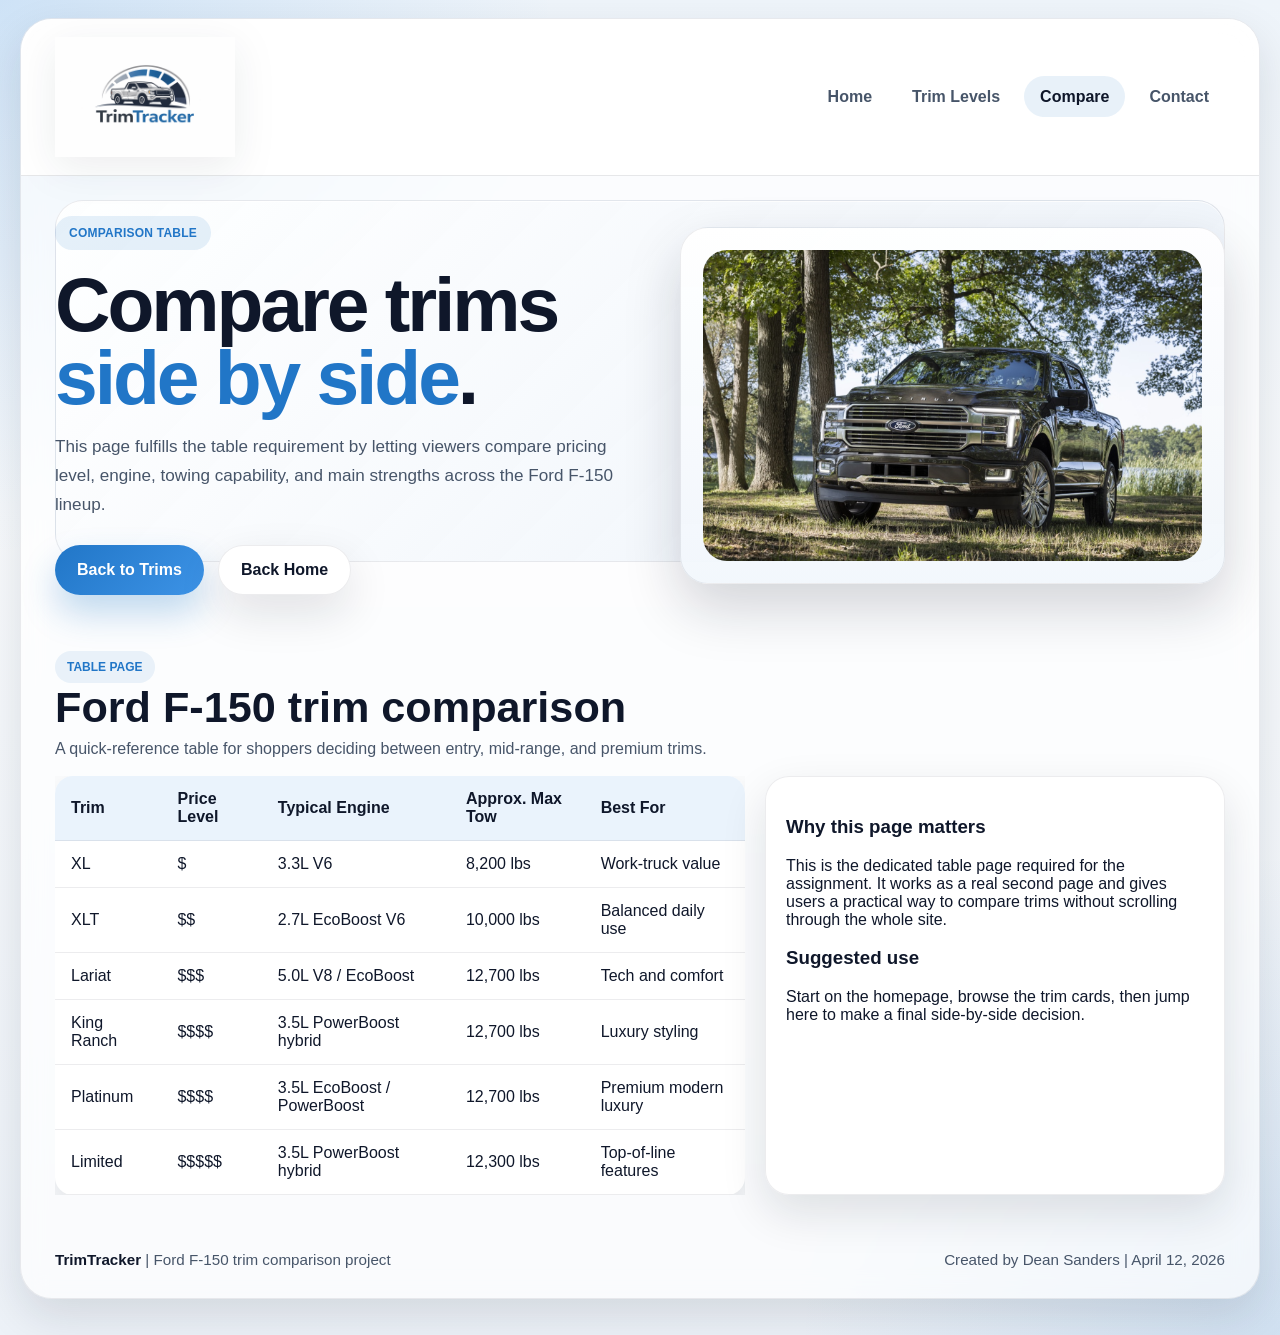
==== compare.html @ ed12be9a "Add files via upload" ====
<!DOCTYPE html>
<html lang="en">
<head>
  <meta charset="UTF-8" />
  <meta name="viewport" content="width=device-width, initial-scale=1.0" />
  <title>TrimTracker | Compare</title>
  <link rel="stylesheet" href="styles.css" />
</head>
<body>

<div class="page-shell">
  <header class="navbar">
    <a href="index.html" class="brand" aria-label="TrimTracker home">
      <img src="images/logo.png" alt="TrimTracker logo">
    </a>
    <button class="mobile-toggle" id="mobileToggle" aria-label="Open menu">☰</button>
    <ul class="nav-links" id="navLinks">
      <li><a href="index.html" class="">Home</a></li>
<li><a href="trims.html" class="">Trim Levels</a></li>
<li><a href="compare.html" class="active">Compare</a></li>
<li><a href="contact.html" class="">Contact</a></li>
    </ul>
  </header>

  <section class="hero small">
    <div class="hero-copy">
      <span class="eyebrow">Comparison table</span>
      <h1>Compare trims <span>side by side</span>.</h1>
      <p>This page fulfills the table requirement by letting viewers compare pricing level, engine, towing capability, and main strengths across the Ford F-150 lineup.</p>
      <div class="hero-actions">
        <a class="btn btn-primary" href="trims.html">Back to Trims</a>
        <a class="btn btn-secondary" href="index.html">Back Home</a>
      </div>
    </div>
    <div class="hero-visual">
      <div class="visual-card">
        <img src="images/platinum.jpg" alt="Ford F-150 Platinum" />
      </div>
    </div>
  </section>

  <section class="section">
    <div class="section-header">
      <div class="section-title">
        <span class="badge">Table page</span>
        <h2>Ford F-150 trim comparison</h2>
        <p>A quick-reference table for shoppers deciding between entry, mid-range, and premium trims.</p>
      </div>
    </div>
    <div class="compare-wrap">
      <div class="table-wrap">
        <table>
          <thead>
            <tr>
              <th>Trim</th>
              <th>Price Level</th>
              <th>Typical Engine</th>
              <th>Approx. Max Tow</th>
              <th>Best For</th>
            </tr>
          </thead>
          <tbody>
            <tr><td>XL</td><td>$</td><td>3.3L V6</td><td>8,200 lbs</td><td>Work-truck value</td></tr>
            <tr><td>XLT</td><td>$$</td><td>2.7L EcoBoost V6</td><td>10,000 lbs</td><td>Balanced daily use</td></tr>
            <tr><td>Lariat</td><td>$$$</td><td>5.0L V8 / EcoBoost</td><td>12,700 lbs</td><td>Tech and comfort</td></tr>
            <tr><td>King Ranch</td><td>$$$$</td><td>3.5L PowerBoost hybrid</td><td>12,700 lbs</td><td>Luxury styling</td></tr>
            <tr><td>Platinum</td><td>$$$$</td><td>3.5L EcoBoost / PowerBoost</td><td>12,700 lbs</td><td>Premium modern luxury</td></tr>
            <tr><td>Limited</td><td>$$$$$</td><td>3.5L PowerBoost hybrid</td><td>12,300 lbs</td><td>Top-of-line features</td></tr>
          </tbody>
        </table>
      </div>
      <aside class="compare-note">
        <h3>Why this page matters</h3>
        <p>This is the dedicated table page required for the assignment. It works as a real second page and gives users a practical way to compare trims without scrolling through the whole site.</p>
        <h3>Suggested use</h3>
        <p>Start on the homepage, browse the trim cards, then jump here to make a final side-by-side decision.</p>
      </aside>
    </div>
  </section>

  <footer class="footer">
    <div><strong>TrimTracker</strong> | Ford F-150 trim comparison project</div>
    <div>Created by Dean Sanders | April 12, 2026</div>
  </footer>
</div>
<script src="script.js"></script>

</body>
</html>
---- styles.css ----
:root{
  --navy:#0f172a;
  --blue:#2176c7;
  --blue2:#3d93e6;
  --slate:#475569;
  --light:#f8fafc;
  --card:rgba(255,255,255,.92);
  --line:rgba(15,23,42,.1);
  --shadow:0 18px 45px rgba(15,23,42,.12);
  --shadow-strong:0 24px 55px rgba(15,23,42,.18);
  --radius-xl:28px;
  --radius-lg:20px;
  --radius-md:14px;
  --max:1240px;
}
*{box-sizing:border-box}
html{scroll-behavior:smooth}
body{
  margin:0;
  font-family:Inter,Arial,Helvetica,sans-serif;
  color:var(--navy);
  background:
    radial-gradient(circle at top left, rgba(61,147,230,.18), transparent 30%),
    radial-gradient(circle at bottom right, rgba(33,118,199,.14), transparent 26%),
    linear-gradient(180deg, #eef4fa 0%, #f8fafc 38%, #edf2f8 100%);
}
img{max-width:100%;display:block}
a{text-decoration:none;color:inherit}
.page-shell{
  width:min(calc(100% - 32px), var(--max));
  margin:18px auto 36px;
  border:1px solid rgba(15, 23, 42, 0.08);
  background:rgba(255,255,255,0.68);
  backdrop-filter:blur(12px);
  border-radius:32px;
  box-shadow:var(--shadow);
  overflow:hidden;
}
.navbar{
  position:sticky;top:0;z-index:1000;
  display:flex;align-items:center;justify-content:space-between;gap:18px;
  padding:18px 34px;background:rgba(255,255,255,0.92);
  border-bottom:1px solid var(--line);backdrop-filter:blur(14px);
}
.brand{display:flex;align-items:center;gap:14px;min-width:0}
.brand img{width:180px;height:auto;filter:drop-shadow(0 10px 20px rgba(15,23,42,.08))}
.nav-links{display:flex;align-items:center;gap:8px;list-style:none;padding:0;margin:0}
.nav-links a{padding:12px 16px;border-radius:999px;font-weight:600;color:var(--slate);transition:.25s ease}
.nav-links a:hover,.nav-links a.active{color:var(--navy);background:rgba(33,118,199,.1);transform:translateY(-2px)}
.mobile-toggle{display:none;border:0;background:var(--navy);color:#fff;width:48px;height:48px;border-radius:14px;cursor:pointer;box-shadow:var(--shadow)}
.hero{
  position:relative;display:grid;grid-template-columns:1.1fr 1fr;gap:26px;align-items:center;
  padding:40px 34px 28px;
}
.hero::before{
  content:"";position:absolute;inset:24px 34px auto 34px;height:520px;border-radius:var(--radius-xl);
  background:linear-gradient(135deg, rgba(255,255,255,.88), rgba(232,240,249,.8));
  border:1px solid rgba(15,23,42,.08);box-shadow:inset 0 1px 0 rgba(255,255,255,.8);z-index:0;
}
.hero.small::before{height:360px}
.hero-copy,.hero-visual{position:relative;z-index:1}
.eyebrow{
  display:inline-flex;align-items:center;gap:10px;padding:10px 14px;border-radius:999px;
  background:rgba(33,118,199,.11);color:var(--blue);font-weight:700;letter-spacing:.02em;
  text-transform:uppercase;font-size:12px;margin-bottom:18px;
}
.hero h1{font-size:clamp(2.6rem, 6vw, 5rem);line-height:.95;margin:0 0 18px;letter-spacing:-.04em}
.hero h1 span{color:var(--blue)}
.hero p{max-width:590px;font-size:1.07rem;line-height:1.7;color:var(--slate);margin:0 0 26px}
.hero-actions{display:flex;flex-wrap:wrap;gap:14px}
.btn{
  display:inline-flex;align-items:center;justify-content:center;gap:10px;border:0;border-radius:999px;
  padding:15px 22px;font-weight:700;cursor:pointer;transition:.25s ease
}
.btn-primary{background:linear-gradient(135deg, var(--blue), var(--blue2));color:white;box-shadow:0 18px 34px rgba(33,118,199,.28)}
.btn-secondary{background:white;color:var(--navy);border:1px solid rgba(15,23,42,.08);box-shadow:var(--shadow)}
.btn:hover{transform:translateY(-3px);box-shadow:var(--shadow-strong)}
.hero-stats{display:grid;grid-template-columns:repeat(3,minmax(110px,1fr));gap:14px;max-width:660px;margin-top:28px}
.stat{background:rgba(255,255,255,.84);border:1px solid rgba(15,23,42,.07);border-radius:18px;padding:18px;box-shadow:var(--shadow)}
.stat strong{display:block;font-size:1.35rem;margin-bottom:6px}
.stat span{color:var(--slate);font-size:.95rem}
.visual-card{
  background:linear-gradient(180deg, rgba(255,255,255,.96), rgba(242,247,252,.95));
  border-radius:var(--radius-xl);padding:22px;border:1px solid rgba(15,23,42,.08);box-shadow:var(--shadow-strong)
}
.visual-card img{border-radius:24px;aspect-ratio:16/10;object-fit:cover}
.section{padding:28px 34px 34px}
.section-header{display:flex;align-items:end;justify-content:space-between;gap:14px;margin-bottom:18px;flex-wrap:wrap}
.section-title h2{margin:0;font-size:clamp(1.8rem,4vw,2.7rem)}
.section-title p{margin:8px 0 0;color:var(--slate)}
.badge{display:inline-flex;padding:9px 12px;border-radius:999px;background:rgba(33,118,199,.09);color:var(--blue);font-weight:700;font-size:12px;text-transform:uppercase}
.card-grid{display:grid;grid-template-columns:repeat(3,1fr);gap:18px}
.card{
  background:var(--card);border:1px solid rgba(15,23,42,.08);border-radius:24px;overflow:hidden;box-shadow:var(--shadow)
}
.card img{width:100%;height:210px;object-fit:cover}
.card-content{padding:18px}
.card h3{margin:0 0 10px;font-size:1.3rem}
.card p{margin:0 0 14px;color:var(--slate);line-height:1.6}
.spec-list{display:grid;gap:8px;color:var(--slate);font-size:.96rem}
.compare-wrap{display:grid;grid-template-columns:1.2fr .8fr;gap:20px}
.compare-note,.info-panel{background:var(--card);border:1px solid rgba(15,23,42,.08);border-radius:24px;padding:20px;box-shadow:var(--shadow)}
.table-wrap{overflow-x:auto}
table{width:100%;border-collapse:collapse;background:white;border-radius:18px;overflow:hidden;box-shadow:var(--shadow)}
th,td{padding:14px 16px;text-align:left;border-bottom:1px solid rgba(15,23,42,.08)}
th{background:#eaf3fc}
tr:hover td{background:#f8fbfe}
.footer{
  display:flex;align-items:center;justify-content:space-between;gap:12px;flex-wrap:wrap;
  padding:22px 34px 30px;color:var(--slate);font-size:.95rem
}
.footer strong{color:var(--navy)}
@media (max-width:980px){
  .hero,.compare-wrap,.card-grid{grid-template-columns:1fr}
}
@media (max-width:760px){
  .page-shell{width:min(calc(100% - 18px), var(--max));margin:10px auto 20px}
  .navbar,.hero,.section,.footer{padding-left:18px;padding-right:18px}
  .hero::before{inset:14px 18px auto 18px;height:460px}
  .mobile-toggle{display:inline-flex;align-items:center;justify-content:center}
  .nav-links{
    display:none;position:absolute;top:82px;left:18px;right:18px;flex-direction:column;align-items:stretch;
    background:white;padding:12px;border-radius:18px;border:1px solid var(--line);box-shadow:var(--shadow)
  }
  .nav-links.show{display:flex}
  .nav-links li{width:100%}
  .nav-links a{display:block}
  .hero-stats{grid-template-columns:1fr}
  .card-grid{grid-template-columns:1fr}
}
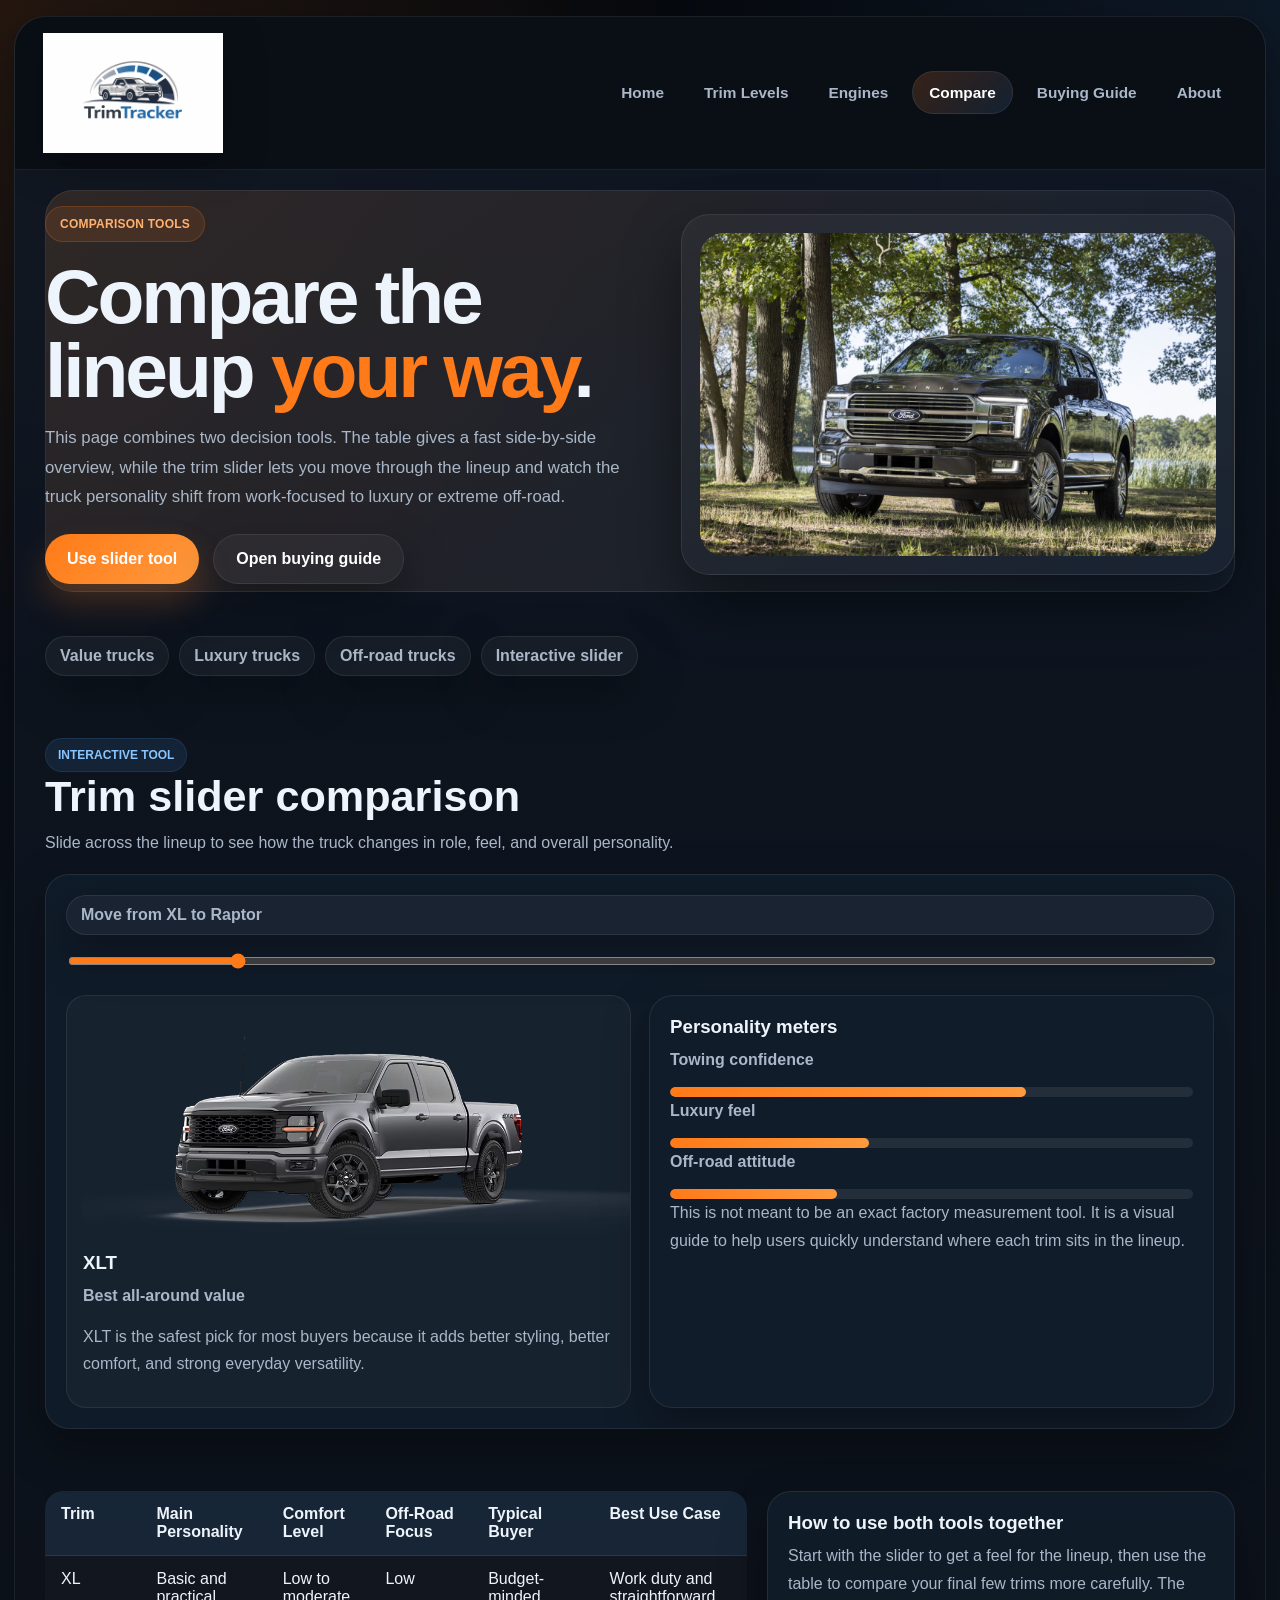
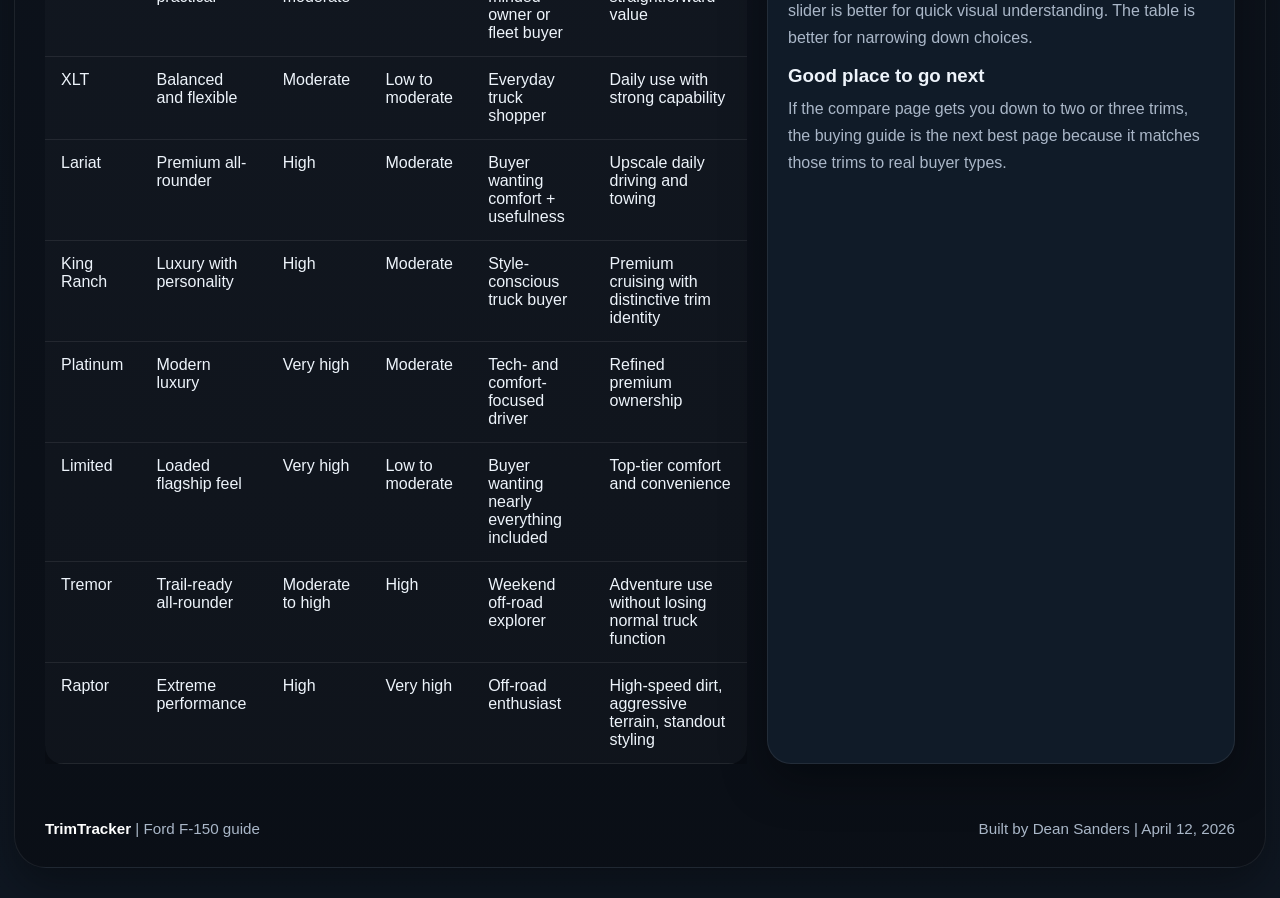
==== commit c369a9aa: "Add files via upload" ====
--- a/compare.html
+++ b/compare.html
@@ -7,83 +7,120 @@
   <link rel="stylesheet" href="styles.css" />
 </head>
 <body>
-
 <div class="page-shell">
   <header class="navbar">
-    <a href="index.html" class="brand" aria-label="TrimTracker home">
-      <img src="images/logo.png" alt="TrimTracker logo">
-    </a>
+    <a href="index.html" class="brand" aria-label="TrimTracker home"><img src="images/logo.png" alt="TrimTracker logo"></a>
     <button class="mobile-toggle" id="mobileToggle" aria-label="Open menu">☰</button>
     <ul class="nav-links" id="navLinks">
-      <li><a href="index.html" class="">Home</a></li>
-<li><a href="trims.html" class="">Trim Levels</a></li>
-<li><a href="compare.html" class="active">Compare</a></li>
-<li><a href="contact.html" class="">Contact</a></li>
+      <li><a href="index.html">Home</a></li>
+      <li><a href="trims.html">Trim Levels</a></li>
+      <li><a href="engines.html">Engines</a></li>
+      <li><a href="compare.html" class="active">Compare</a></li>
+      <li><a href="guide.html">Buying Guide</a></li>
+      <li><a href="contact.html">About</a></li>
     </ul>
   </header>
 
   <section class="hero small">
     <div class="hero-copy">
-      <span class="eyebrow">Comparison table</span>
-      <h1>Compare trims <span>side by side</span>.</h1>
-      <p>This page fulfills the table requirement by letting viewers compare pricing level, engine, towing capability, and main strengths across the Ford F-150 lineup.</p>
+      <span class="eyebrow">Comparison tools</span>
+      <h1>Compare the lineup <span>your way</span>.</h1>
+      <p>This page combines two decision tools. The table gives a fast side-by-side overview, while the trim slider lets you move through the lineup and watch the truck personality shift from work-focused to luxury or extreme off-road.</p>
       <div class="hero-actions">
-        <a class="btn btn-primary" href="trims.html">Back to Trims</a>
-        <a class="btn btn-secondary" href="index.html">Back Home</a>
+        <a class="btn btn-primary" href="#sliderTool">Use slider tool</a>
+        <a class="btn btn-secondary" href="guide.html">Open buying guide</a>
       </div>
     </div>
     <div class="hero-visual">
-      <div class="visual-card">
-        <img src="images/platinum.jpg" alt="Ford F-150 Platinum" />
+      <div class="visual-card"><img src="images/platinum.jpg" alt="Ford F-150 Platinum"></div>
+    </div>
+  </section>
+
+  <section class="section">
+    <div class="pill-row">
+      <div class="pill">Value trucks</div>
+      <div class="pill">Luxury trucks</div>
+      <div class="pill">Off-road trucks</div>
+      <div class="pill">Interactive slider</div>
+    </div>
+  </section>
+
+  <section class="section" id="sliderTool">
+    <div class="section-header">
+      <div class="section-title">
+        <span class="badge">Interactive tool</span>
+        <h2>Trim slider comparison</h2>
+        <p>Slide across the lineup to see how the truck changes in role, feel, and overall personality.</p>
+      </div>
+    </div>
+    <div class="slider-panel">
+      <div class="slider-shell">
+        <div class="slider-label">Move from XL to Raptor</div>
+        <input type="range" min="0" max="7" value="1" id="trimSlider">
+        <div class="compare-slider-output">
+          <div class="truck-focus">
+            <img id="sliderTrimImage" src="images/xlt.jpg" alt="Selected truck">
+            <div class="copy">
+              <h3 id="sliderTrimName">XLT</h3>
+              <p><strong id="sliderTrimRole">Best all-around value</strong></p>
+              <p id="sliderTrimDesc">XLT is the safest pick for most buyers because it adds better styling, better comfort, and strong everyday versatility.</p>
+            </div>
+          </div>
+          <div class="tool-panel">
+            <h3>Personality meters</h3>
+            <p><strong>Towing confidence</strong></p>
+            <div class="meter"><span id="towMeter" style="width:68%"></span></div>
+            <p><strong>Luxury feel</strong></p>
+            <div class="meter"><span id="luxuryMeter" style="width:38%"></span></div>
+            <p><strong>Off-road attitude</strong></p>
+            <div class="meter"><span id="offroadMeter" style="width:32%"></span></div>
+            <p>This is not meant to be an exact factory measurement tool. It is a visual guide to help users quickly understand where each trim sits in the lineup.</p>
+          </div>
+        </div>
       </div>
     </div>
   </section>
 
   <section class="section">
-    <div class="section-header">
-      <div class="section-title">
-        <span class="badge">Table page</span>
-        <h2>Ford F-150 trim comparison</h2>
-        <p>A quick-reference table for shoppers deciding between entry, mid-range, and premium trims.</p>
-      </div>
-    </div>
     <div class="compare-wrap">
       <div class="table-wrap">
         <table>
           <thead>
             <tr>
               <th>Trim</th>
-              <th>Price Level</th>
-              <th>Typical Engine</th>
-              <th>Approx. Max Tow</th>
-              <th>Best For</th>
+              <th>Main Personality</th>
+              <th>Comfort Level</th>
+              <th>Off-Road Focus</th>
+              <th>Typical Buyer</th>
+              <th>Best Use Case</th>
             </tr>
           </thead>
           <tbody>
-            <tr><td>XL</td><td>$</td><td>3.3L V6</td><td>8,200 lbs</td><td>Work-truck value</td></tr>
-            <tr><td>XLT</td><td>$$</td><td>2.7L EcoBoost V6</td><td>10,000 lbs</td><td>Balanced daily use</td></tr>
-            <tr><td>Lariat</td><td>$$$</td><td>5.0L V8 / EcoBoost</td><td>12,700 lbs</td><td>Tech and comfort</td></tr>
-            <tr><td>King Ranch</td><td>$$$$</td><td>3.5L PowerBoost hybrid</td><td>12,700 lbs</td><td>Luxury styling</td></tr>
-            <tr><td>Platinum</td><td>$$$$</td><td>3.5L EcoBoost / PowerBoost</td><td>12,700 lbs</td><td>Premium modern luxury</td></tr>
-            <tr><td>Limited</td><td>$$$$$</td><td>3.5L PowerBoost hybrid</td><td>12,300 lbs</td><td>Top-of-line features</td></tr>
+            <tr><td>XL</td><td>Basic and practical</td><td>Low to moderate</td><td>Low</td><td>Budget-minded owner or fleet buyer</td><td>Work duty and straightforward value</td></tr>
+            <tr><td>XLT</td><td>Balanced and flexible</td><td>Moderate</td><td>Low to moderate</td><td>Everyday truck shopper</td><td>Daily use with strong capability</td></tr>
+            <tr><td>Lariat</td><td>Premium all-rounder</td><td>High</td><td>Moderate</td><td>Buyer wanting comfort + usefulness</td><td>Upscale daily driving and towing</td></tr>
+            <tr><td>King Ranch</td><td>Luxury with personality</td><td>High</td><td>Moderate</td><td>Style-conscious truck buyer</td><td>Premium cruising with distinctive trim identity</td></tr>
+            <tr><td>Platinum</td><td>Modern luxury</td><td>Very high</td><td>Moderate</td><td>Tech- and comfort-focused driver</td><td>Refined premium ownership</td></tr>
+            <tr><td>Limited</td><td>Loaded flagship feel</td><td>Very high</td><td>Low to moderate</td><td>Buyer wanting nearly everything included</td><td>Top-tier comfort and convenience</td></tr>
+            <tr><td>Tremor</td><td>Trail-ready all-rounder</td><td>Moderate to high</td><td>High</td><td>Weekend off-road explorer</td><td>Adventure use without losing normal truck function</td></tr>
+            <tr><td>Raptor</td><td>Extreme performance</td><td>High</td><td>Very high</td><td>Off-road enthusiast</td><td>High-speed dirt, aggressive terrain, standout styling</td></tr>
           </tbody>
         </table>
       </div>
       <aside class="compare-note">
-        <h3>Why this page matters</h3>
-        <p>This is the dedicated table page required for the assignment. It works as a real second page and gives users a practical way to compare trims without scrolling through the whole site.</p>
-        <h3>Suggested use</h3>
-        <p>Start on the homepage, browse the trim cards, then jump here to make a final side-by-side decision.</p>
+        <h3>How to use both tools together</h3>
+        <p>Start with the slider to get a feel for the lineup, then use the table to compare your final few trims more carefully. The slider is better for quick visual understanding. The table is better for narrowing down choices.</p>
+        <h3>Good place to go next</h3>
+        <p>If the compare page gets you down to two or three trims, the buying guide is the next best page because it matches those trims to real buyer types.</p>
       </aside>
     </div>
   </section>
 
   <footer class="footer">
-    <div><strong>TrimTracker</strong> | Ford F-150 trim comparison project</div>
-    <div>Created by Dean Sanders | April 12, 2026</div>
+    <div><strong>TrimTracker</strong> | Ford F-150 guide</div>
+    <div>Built by Dean Sanders | April 12, 2026</div>
   </footer>
 </div>
 <script src="script.js"></script>
-
 </body>
-</html>
+</html>
--- a/styles.css
+++ b/styles.css
@@ -1,37 +1,40 @@
-
 :root{
-  --navy:#0f172a;
-  --blue:#2176c7;
-  --blue2:#3d93e6;
-  --slate:#475569;
-  --light:#f8fafc;
-  --card:rgba(255,255,255,.92);
-  --line:rgba(15,23,42,.1);
-  --shadow:0 18px 45px rgba(15,23,42,.12);
-  --shadow-strong:0 24px 55px rgba(15,23,42,.18);
+  --bg:#0a0f16;
+  --bg2:#111927;
+  --panel:#121d2b;
+  --panel2:#182536;
+  --card:rgba(18,29,43,.92);
+  --line:rgba(255,255,255,.08);
+  --text:#eef4fb;
+  --muted:#aab7c8;
+  --orange:#ff7a18;
+  --orange2:#ff9a3d;
+  --blue:#4fa4ff;
+  --shadow:0 18px 45px rgba(0,0,0,.35);
+  --shadow-strong:0 26px 60px rgba(0,0,0,.45);
   --radius-xl:28px;
   --radius-lg:20px;
   --radius-md:14px;
-  --max:1240px;
+  --max:1280px;
 }
 *{box-sizing:border-box}
 html{scroll-behavior:smooth}
 body{
   margin:0;
   font-family:Inter,Arial,Helvetica,sans-serif;
-  color:var(--navy);
+  color:var(--text);
   background:
-    radial-gradient(circle at top left, rgba(61,147,230,.18), transparent 30%),
-    radial-gradient(circle at bottom right, rgba(33,118,199,.14), transparent 26%),
-    linear-gradient(180deg, #eef4fa 0%, #f8fafc 38%, #edf2f8 100%);
+    radial-gradient(circle at top left, rgba(255,122,24,.12), transparent 24%),
+    radial-gradient(circle at top right, rgba(79,164,255,.10), transparent 22%),
+    linear-gradient(180deg, #06090e 0%, #0c121b 40%, #0f1722 100%);
 }
 img{max-width:100%;display:block}
 a{text-decoration:none;color:inherit}
 .page-shell{
-  width:min(calc(100% - 32px), var(--max));
-  margin:18px auto 36px;
-  border:1px solid rgba(15, 23, 42, 0.08);
-  background:rgba(255,255,255,0.68);
+  width:min(calc(100% - 28px), var(--max));
+  margin:16px auto 30px;
+  border:1px solid rgba(255,255,255,.07);
+  background:linear-gradient(180deg, rgba(16,24,36,.88), rgba(10,15,22,.92));
   backdrop-filter:blur(12px);
   border-radius:32px;
   box-shadow:var(--shadow);
@@ -40,92 +43,142 @@
 .navbar{
   position:sticky;top:0;z-index:1000;
   display:flex;align-items:center;justify-content:space-between;gap:18px;
-  padding:18px 34px;background:rgba(255,255,255,0.92);
+  padding:16px 28px;background:rgba(10,15,22,.9);
   border-bottom:1px solid var(--line);backdrop-filter:blur(14px);
 }
-.brand{display:flex;align-items:center;gap:14px;min-width:0}
-.brand img{width:180px;height:auto;filter:drop-shadow(0 10px 20px rgba(15,23,42,.08))}
-.nav-links{display:flex;align-items:center;gap:8px;list-style:none;padding:0;margin:0}
-.nav-links a{padding:12px 16px;border-radius:999px;font-weight:600;color:var(--slate);transition:.25s ease}
-.nav-links a:hover,.nav-links a.active{color:var(--navy);background:rgba(33,118,199,.1);transform:translateY(-2px)}
-.mobile-toggle{display:none;border:0;background:var(--navy);color:#fff;width:48px;height:48px;border-radius:14px;cursor:pointer;box-shadow:var(--shadow)}
+.brand img{width:180px;height:auto;filter:drop-shadow(0 10px 20px rgba(0,0,0,.3))}
+.nav-links{
+  display:flex;align-items:center;gap:8px;list-style:none;padding:0;margin:0;flex-wrap:wrap;justify-content:flex-end;
+}
+.nav-links a{
+  padding:12px 16px;border-radius:999px;font-weight:700;color:var(--muted);transition:.25s ease;font-size:.96rem;
+}
+.nav-links a:hover,.nav-links a.active{
+  color:#fff;background:linear-gradient(135deg, rgba(255,122,24,.18), rgba(79,164,255,.12));
+  border:1px solid rgba(255,255,255,.08);transform:translateY(-2px)
+}
+.mobile-toggle{
+  display:none;border:0;background:linear-gradient(135deg,var(--orange),var(--orange2));color:#fff;
+  width:48px;height:48px;border-radius:14px;cursor:pointer;box-shadow:var(--shadow)
+}
 .hero{
-  position:relative;display:grid;grid-template-columns:1.1fr 1fr;gap:26px;align-items:center;
-  padding:40px 34px 28px;
+  position:relative;display:grid;grid-template-columns:1.1fr 1fr;gap:26px;align-items:center;padding:36px 30px 24px;
 }
 .hero::before{
-  content:"";position:absolute;inset:24px 34px auto 34px;height:520px;border-radius:var(--radius-xl);
-  background:linear-gradient(135deg, rgba(255,255,255,.88), rgba(232,240,249,.8));
-  border:1px solid rgba(15,23,42,.08);box-shadow:inset 0 1px 0 rgba(255,255,255,.8);z-index:0;
+  content:"";position:absolute;inset:20px 30px auto 30px;height:540px;border-radius:var(--radius-xl);
+  background:
+    linear-gradient(135deg, rgba(255,255,255,.03), rgba(255,255,255,.01)),
+    linear-gradient(135deg, rgba(255,122,24,.10), rgba(79,164,255,.06));
+  border:1px solid rgba(255,255,255,.08);z-index:0;
 }
-.hero.small::before{height:360px}
+.hero.small::before{height:400px}
 .hero-copy,.hero-visual{position:relative;z-index:1}
 .eyebrow{
   display:inline-flex;align-items:center;gap:10px;padding:10px 14px;border-radius:999px;
-  background:rgba(33,118,199,.11);color:var(--blue);font-weight:700;letter-spacing:.02em;
-  text-transform:uppercase;font-size:12px;margin-bottom:18px;
+  background:rgba(255,122,24,.12);color:#ffb170;font-weight:700;letter-spacing:.02em;
+  text-transform:uppercase;font-size:12px;margin-bottom:18px;border:1px solid rgba(255,122,24,.2)
 }
-.hero h1{font-size:clamp(2.6rem, 6vw, 5rem);line-height:.95;margin:0 0 18px;letter-spacing:-.04em}
-.hero h1 span{color:var(--blue)}
-.hero p{max-width:590px;font-size:1.07rem;line-height:1.7;color:var(--slate);margin:0 0 26px}
+.hero h1{font-size:clamp(2.5rem, 6vw, 4.9rem);line-height:.96;margin:0 0 16px;letter-spacing:-.04em}
+.hero h1 span{color:var(--orange)}
+.hero p{max-width:650px;font-size:1.05rem;line-height:1.75;color:var(--muted);margin:0 0 22px}
 .hero-actions{display:flex;flex-wrap:wrap;gap:14px}
 .btn{
   display:inline-flex;align-items:center;justify-content:center;gap:10px;border:0;border-radius:999px;
   padding:15px 22px;font-weight:700;cursor:pointer;transition:.25s ease
 }
-.btn-primary{background:linear-gradient(135deg, var(--blue), var(--blue2));color:white;box-shadow:0 18px 34px rgba(33,118,199,.28)}
-.btn-secondary{background:white;color:var(--navy);border:1px solid rgba(15,23,42,.08);box-shadow:var(--shadow)}
+.btn-primary{background:linear-gradient(135deg, var(--orange), var(--orange2));color:white;box-shadow:0 18px 34px rgba(255,122,24,.22)}
+.btn-secondary{background:rgba(255,255,255,.04);color:#fff;border:1px solid rgba(255,255,255,.08);box-shadow:var(--shadow)}
 .btn:hover{transform:translateY(-3px);box-shadow:var(--shadow-strong)}
-.hero-stats{display:grid;grid-template-columns:repeat(3,minmax(110px,1fr));gap:14px;max-width:660px;margin-top:28px}
-.stat{background:rgba(255,255,255,.84);border:1px solid rgba(15,23,42,.07);border-radius:18px;padding:18px;box-shadow:var(--shadow)}
-.stat strong{display:block;font-size:1.35rem;margin-bottom:6px}
-.stat span{color:var(--slate);font-size:.95rem}
+.hero-stats{display:grid;grid-template-columns:repeat(3,minmax(110px,1fr));gap:14px;max-width:700px;margin-top:28px}
+.stat,.mini-card{
+  background:rgba(255,255,255,.03);border:1px solid rgba(255,255,255,.08);border-radius:18px;padding:18px;box-shadow:var(--shadow)
+}
+.stat strong{display:block;font-size:1.35rem;margin-bottom:6px;color:#fff}
+.stat span,.mini-card span{color:var(--muted);font-size:.95rem}
 .visual-card{
-  background:linear-gradient(180deg, rgba(255,255,255,.96), rgba(242,247,252,.95));
-  border-radius:var(--radius-xl);padding:22px;border:1px solid rgba(15,23,42,.08);box-shadow:var(--shadow-strong)
+  background:linear-gradient(180deg, rgba(255,255,255,.04), rgba(255,255,255,.02));
+  border-radius:var(--radius-xl);padding:18px;border:1px solid rgba(255,255,255,.08);box-shadow:var(--shadow-strong)
 }
-.visual-card img{border-radius:24px;aspect-ratio:16/10;object-fit:cover}
-.section{padding:28px 34px 34px}
+.visual-card img{border-radius:24px;aspect-ratio:16/10;object-fit:cover;width:100%}
+.section{padding:28px 30px 34px}
 .section-header{display:flex;align-items:end;justify-content:space-between;gap:14px;margin-bottom:18px;flex-wrap:wrap}
 .section-title h2{margin:0;font-size:clamp(1.8rem,4vw,2.7rem)}
-.section-title p{margin:8px 0 0;color:var(--slate)}
-.badge{display:inline-flex;padding:9px 12px;border-radius:999px;background:rgba(33,118,199,.09);color:var(--blue);font-weight:700;font-size:12px;text-transform:uppercase}
+.section-title p{margin:8px 0 0;color:var(--muted);line-height:1.7}
+.badge{
+  display:inline-flex;padding:9px 12px;border-radius:999px;background:rgba(79,164,255,.10);color:#89c5ff;
+  font-weight:700;font-size:12px;text-transform:uppercase;border:1px solid rgba(79,164,255,.14)
+}
 .card-grid{display:grid;grid-template-columns:repeat(3,1fr);gap:18px}
-.card{
-  background:var(--card);border:1px solid rgba(15,23,42,.08);border-radius:24px;overflow:hidden;box-shadow:var(--shadow)
+.card,.compare-note,.info-panel,.feature-panel,.slider-panel,.tool-panel{
+  background:var(--card);border:1px solid rgba(255,255,255,.08);border-radius:24px;overflow:hidden;box-shadow:var(--shadow)
 }
 .card img{width:100%;height:210px;object-fit:cover}
 .card-content{padding:18px}
 .card h3{margin:0 0 10px;font-size:1.3rem}
-.card p{margin:0 0 14px;color:var(--slate);line-height:1.6}
-.spec-list{display:grid;gap:8px;color:var(--slate);font-size:.96rem}
-.compare-wrap{display:grid;grid-template-columns:1.2fr .8fr;gap:20px}
-.compare-note,.info-panel{background:var(--card);border:1px solid rgba(15,23,42,.08);border-radius:24px;padding:20px;box-shadow:var(--shadow)}
+.card p,.feature-panel p,.compare-note p,.info-panel p,.slider-panel p,.tool-panel p{margin:0 0 14px;color:var(--muted);line-height:1.7}
+.spec-list{display:grid;gap:8px;color:var(--muted);font-size:.96rem}
+.compare-wrap,.two-col{display:grid;grid-template-columns:1.2fr .8fr;gap:20px}
+.compare-note,.info-panel,.feature-panel,.slider-panel,.tool-panel{padding:20px}
 .table-wrap{overflow-x:auto}
-table{width:100%;border-collapse:collapse;background:white;border-radius:18px;overflow:hidden;box-shadow:var(--shadow)}
-th,td{padding:14px 16px;text-align:left;border-bottom:1px solid rgba(15,23,42,.08)}
-th{background:#eaf3fc}
-tr:hover td{background:#f8fbfe}
+table{width:100%;border-collapse:collapse;background:rgba(255,255,255,.02);border-radius:18px;overflow:hidden;box-shadow:var(--shadow)}
+th,td{padding:14px 16px;text-align:left;border-bottom:1px solid rgba(255,255,255,.08);vertical-align:top}
+th{background:rgba(79,164,255,.10)}
+tr:hover td{background:rgba(255,255,255,.03)}
+.pill-row,.quick-links{display:flex;flex-wrap:wrap;gap:10px}
+.pill,.quick-links a,.slider-label{
+  padding:10px 14px;border-radius:999px;background:rgba(255,255,255,.04);border:1px solid rgba(255,255,255,.08);
+  font-weight:700;color:var(--muted);box-shadow:var(--shadow)
+}
+.split-grid{display:grid;grid-template-columns:repeat(2,1fr);gap:18px}
+.full-grid{display:grid;grid-template-columns:repeat(4,1fr);gap:18px}
+.callout{
+  padding:20px;border-radius:24px;background:linear-gradient(135deg, rgba(255,122,24,.12), rgba(79,164,255,.08));
+  border:1px solid rgba(255,255,255,.08);box-shadow:var(--shadow)
+}
+.timeline{display:grid;gap:14px}
+.timeline-item{
+  padding:18px;border-radius:20px;background:rgba(255,255,255,.03);border:1px solid rgba(255,255,255,.08);box-shadow:var(--shadow)
+}
+.timeline-item h3,.feature-panel h3,.compare-note h3,.info-panel h3,.slider-panel h3,.tool-panel h3{margin:0 0 8px}
+.timeline-item p{margin:0;color:var(--muted);line-height:1.7}
+.slider-shell{display:grid;gap:16px}
+input[type="range"]{
+  width:100%;accent-color:var(--orange);cursor:pointer;
+}
+.compare-slider-output{
+  display:grid;grid-template-columns:1fr 1fr;gap:18px;margin-top:8px;
+}
+.truck-focus{
+  border-radius:20px;overflow:hidden;border:1px solid rgba(255,255,255,.08);background:rgba(255,255,255,.03)
+}
+.truck-focus img{width:100%;height:240px;object-fit:cover}
+.truck-focus .copy{padding:16px}
+.meter{
+  height:10px;border-radius:999px;background:rgba(255,255,255,.08);overflow:hidden;margin-top:10px
+}
+.meter span{
+  display:block;height:100%;border-radius:999px;background:linear-gradient(90deg, var(--orange), var(--orange2))
+}
 .footer{
   display:flex;align-items:center;justify-content:space-between;gap:12px;flex-wrap:wrap;
-  padding:22px 34px 30px;color:var(--slate);font-size:.95rem
+  padding:22px 30px 30px;color:var(--muted);font-size:.95rem
 }
-.footer strong{color:var(--navy)}
+.footer strong{color:#fff}
+@media (max-width:1100px){ .full-grid{grid-template-columns:repeat(2,1fr)} }
 @media (max-width:980px){
-  .hero,.compare-wrap,.card-grid{grid-template-columns:1fr}
+  .hero,.compare-wrap,.card-grid,.split-grid,.two-col,.full-grid,.compare-slider-output{grid-template-columns:1fr}
 }
 @media (max-width:760px){
-  .page-shell{width:min(calc(100% - 18px), var(--max));margin:10px auto 20px}
-  .navbar,.hero,.section,.footer{padding-left:18px;padding-right:18px}
-  .hero::before{inset:14px 18px auto 18px;height:460px}
+  .page-shell{width:min(calc(100% - 16px), var(--max));margin:8px auto 20px}
+  .navbar,.hero,.section,.footer{padding-left:16px;padding-right:16px}
+  .hero::before{inset:14px 16px auto 16px;height:520px}
   .mobile-toggle{display:inline-flex;align-items:center;justify-content:center}
   .nav-links{
-    display:none;position:absolute;top:82px;left:18px;right:18px;flex-direction:column;align-items:stretch;
-    background:white;padding:12px;border-radius:18px;border:1px solid var(--line);box-shadow:var(--shadow)
+    display:none;position:absolute;top:82px;left:16px;right:16px;flex-direction:column;align-items:stretch;
+    background:#0e1621;padding:12px;border-radius:18px;border:1px solid var(--line);box-shadow:var(--shadow)
   }
   .nav-links.show{display:flex}
   .nav-links li{width:100%}
   .nav-links a{display:block}
-  .hero-stats{grid-template-columns:1fr}
-  .card-grid{grid-template-columns:1fr}
-}
+  .hero-stats,.card-grid,.full-grid{grid-template-columns:1fr}
+}
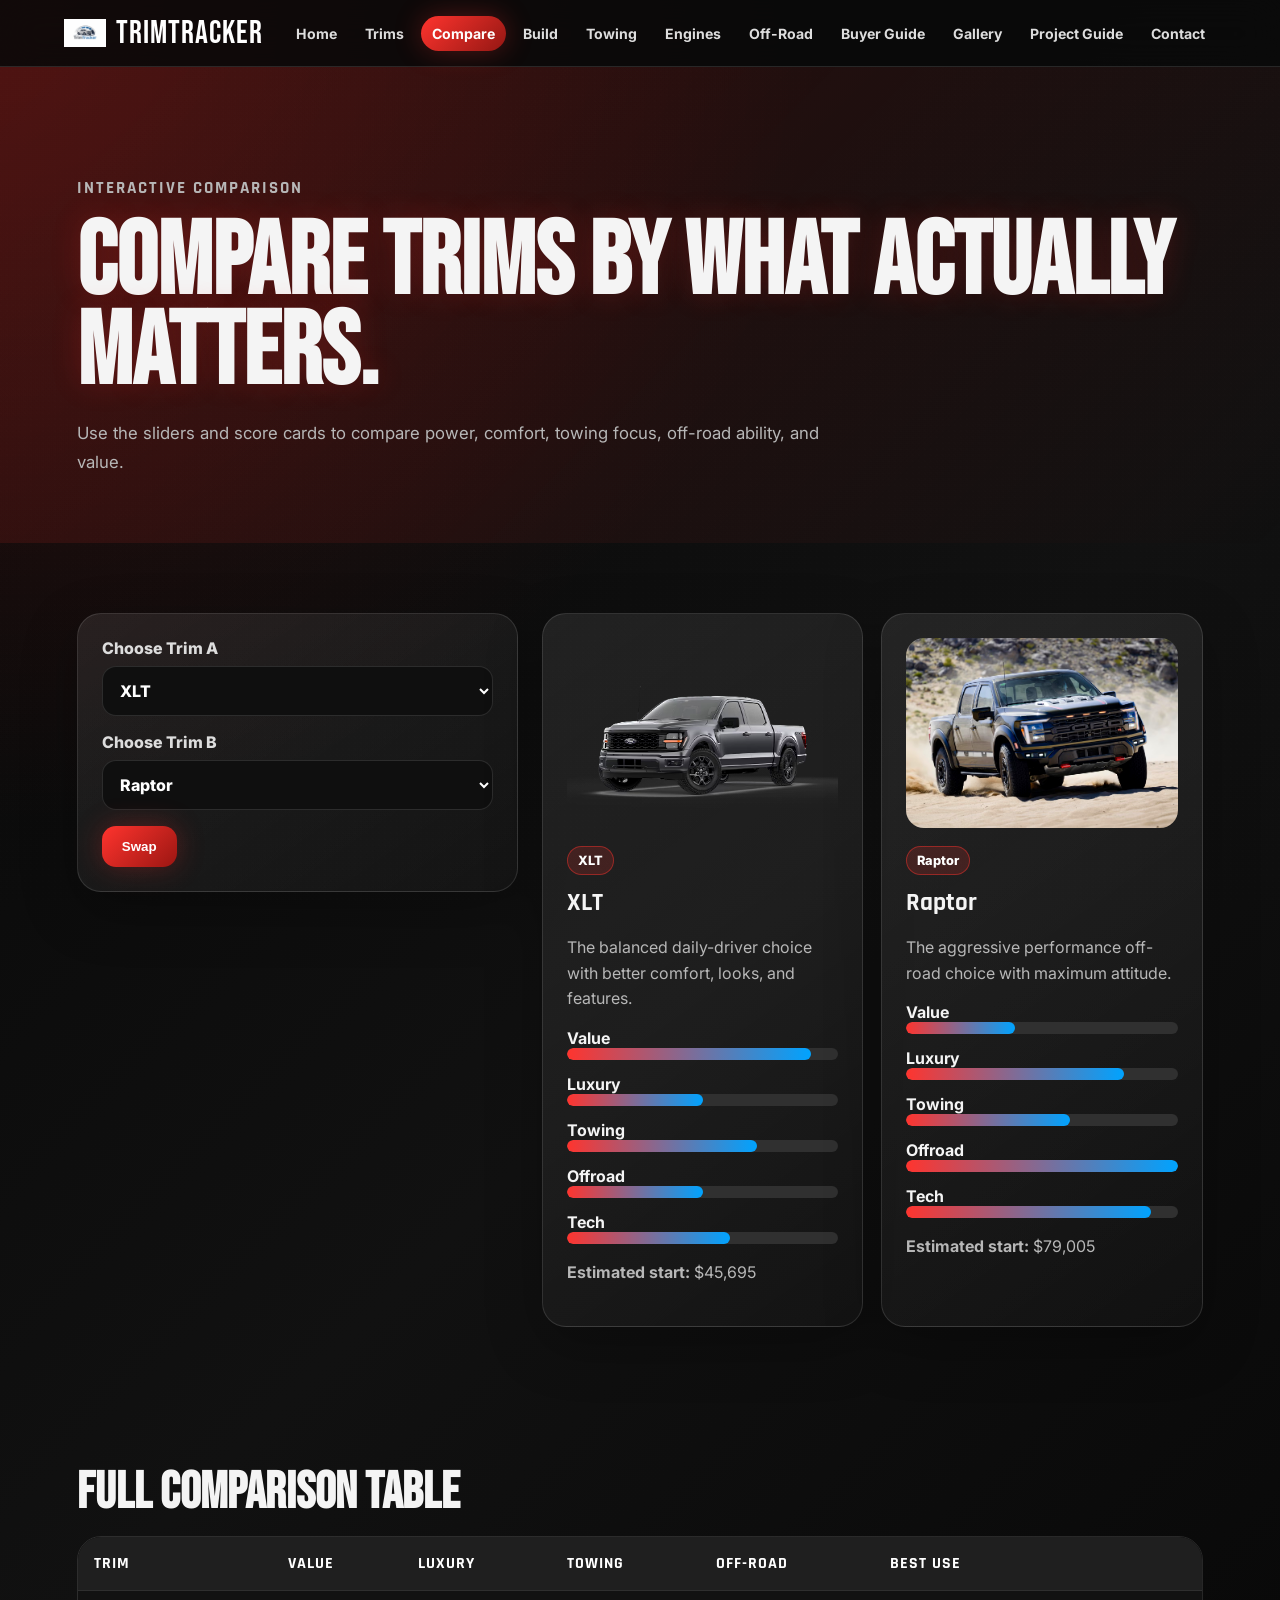
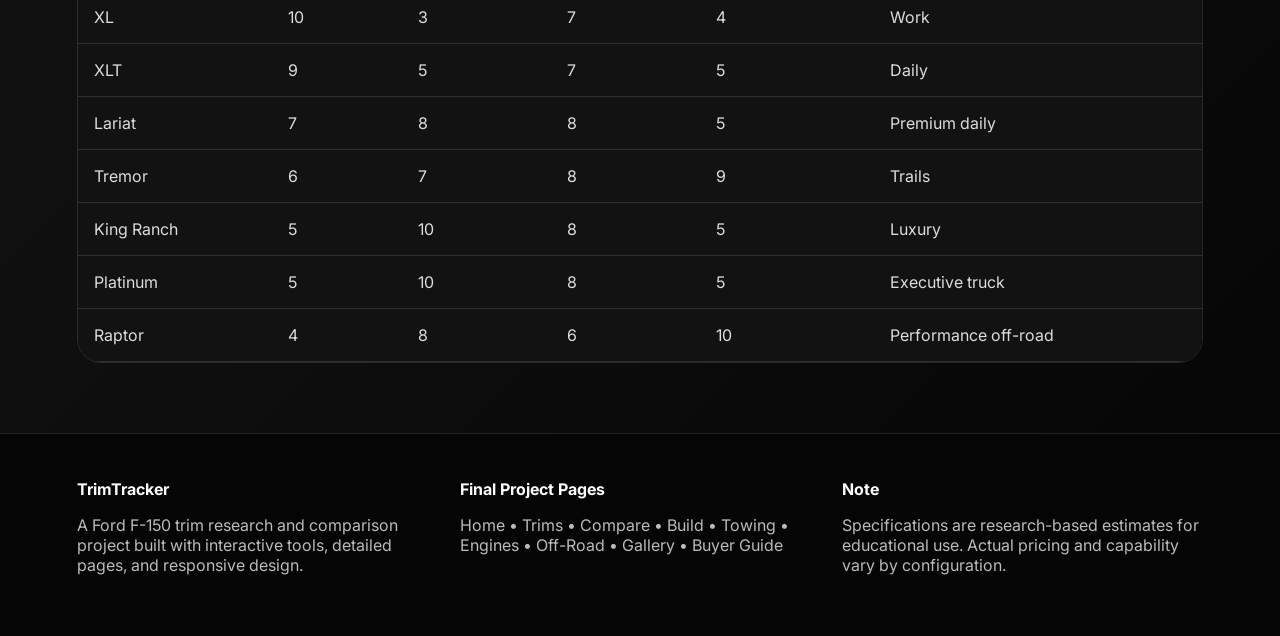
==== commit c1a19130: "Add files via upload" ====
--- a/compare.html
+++ b/compare.html
@@ -3,124 +3,25 @@
 <head>
   <meta charset="UTF-8" />
   <meta name="viewport" content="width=device-width, initial-scale=1.0" />
-  <title>TrimTracker | Compare</title>
+  <title>Compare Trims | TrimTracker</title>
+  <link rel="preconnect" href="https://fonts.googleapis.com">
+  <link rel="preconnect" href="https://fonts.gstatic.com" crossorigin>
+  <link href="https://fonts.googleapis.com/css2?family=Bebas+Neue&family=Inter:wght@400;600;700;800&family=Rajdhani:wght@500;600;700&display=swap" rel="stylesheet">
   <link rel="stylesheet" href="styles.css" />
 </head>
-<body>
-<div class="page-shell">
-  <header class="navbar">
-    <a href="index.html" class="brand" aria-label="TrimTracker home"><img src="images/logo.png" alt="TrimTracker logo"></a>
-    <button class="mobile-toggle" id="mobileToggle" aria-label="Open menu">☰</button>
-    <ul class="nav-links" id="navLinks">
-      <li><a href="index.html">Home</a></li>
-      <li><a href="trims.html">Trim Levels</a></li>
-      <li><a href="engines.html">Engines</a></li>
-      <li><a href="compare.html" class="active">Compare</a></li>
-      <li><a href="guide.html">Buying Guide</a></li>
-      <li><a href="contact.html">About</a></li>
-    </ul>
+<body data-page="compare.html">
+  <div class="noise"></div>
+  <header class="topbar">
+    <a href="index.html" class="brand"><img src="images/logo.png" alt="TrimTracker logo"><span>TrimTracker</span></a>
+    <button class="menu-toggle" aria-label="Open navigation">☰</button>
+    <nav class="site-nav"><a class="nav-link " href="index.html">Home</a><a class="nav-link " href="trims.html">Trims</a><a class="nav-link active" href="compare.html">Compare</a><a class="nav-link " href="build.html">Build</a><a class="nav-link " href="towing.html">Towing</a><a class="nav-link " href="engines.html">Engines</a><a class="nav-link " href="offroad.html">Off-Road</a><a class="nav-link " href="buyers-guide.html">Buyer Guide</a><a class="nav-link " href="gallery.html">Gallery</a><a class="nav-link " href="guide.html">Project Guide</a><a class="nav-link " href="contact.html">Contact</a></nav>
   </header>
-
-  <section class="hero small">
-    <div class="hero-copy">
-      <span class="eyebrow">Comparison tools</span>
-      <h1>Compare the lineup <span>your way</span>.</h1>
-      <p>This page combines two decision tools. The table gives a fast side-by-side overview, while the trim slider lets you move through the lineup and watch the truck personality shift from work-focused to luxury or extreme off-road.</p>
-      <div class="hero-actions">
-        <a class="btn btn-primary" href="#sliderTool">Use slider tool</a>
-        <a class="btn btn-secondary" href="guide.html">Open buying guide</a>
-      </div>
-    </div>
-    <div class="hero-visual">
-      <div class="visual-card"><img src="images/platinum.jpg" alt="Ford F-150 Platinum"></div>
-    </div>
-  </section>
-
-  <section class="section">
-    <div class="pill-row">
-      <div class="pill">Value trucks</div>
-      <div class="pill">Luxury trucks</div>
-      <div class="pill">Off-road trucks</div>
-      <div class="pill">Interactive slider</div>
-    </div>
-  </section>
-
-  <section class="section" id="sliderTool">
-    <div class="section-header">
-      <div class="section-title">
-        <span class="badge">Interactive tool</span>
-        <h2>Trim slider comparison</h2>
-        <p>Slide across the lineup to see how the truck changes in role, feel, and overall personality.</p>
-      </div>
-    </div>
-    <div class="slider-panel">
-      <div class="slider-shell">
-        <div class="slider-label">Move from XL to Raptor</div>
-        <input type="range" min="0" max="7" value="1" id="trimSlider">
-        <div class="compare-slider-output">
-          <div class="truck-focus">
-            <img id="sliderTrimImage" src="images/xlt.jpg" alt="Selected truck">
-            <div class="copy">
-              <h3 id="sliderTrimName">XLT</h3>
-              <p><strong id="sliderTrimRole">Best all-around value</strong></p>
-              <p id="sliderTrimDesc">XLT is the safest pick for most buyers because it adds better styling, better comfort, and strong everyday versatility.</p>
-            </div>
-          </div>
-          <div class="tool-panel">
-            <h3>Personality meters</h3>
-            <p><strong>Towing confidence</strong></p>
-            <div class="meter"><span id="towMeter" style="width:68%"></span></div>
-            <p><strong>Luxury feel</strong></p>
-            <div class="meter"><span id="luxuryMeter" style="width:38%"></span></div>
-            <p><strong>Off-road attitude</strong></p>
-            <div class="meter"><span id="offroadMeter" style="width:32%"></span></div>
-            <p>This is not meant to be an exact factory measurement tool. It is a visual guide to help users quickly understand where each trim sits in the lineup.</p>
-          </div>
-        </div>
-      </div>
-    </div>
-  </section>
-
-  <section class="section">
-    <div class="compare-wrap">
-      <div class="table-wrap">
-        <table>
-          <thead>
-            <tr>
-              <th>Trim</th>
-              <th>Main Personality</th>
-              <th>Comfort Level</th>
-              <th>Off-Road Focus</th>
-              <th>Typical Buyer</th>
-              <th>Best Use Case</th>
-            </tr>
-          </thead>
-          <tbody>
-            <tr><td>XL</td><td>Basic and practical</td><td>Low to moderate</td><td>Low</td><td>Budget-minded owner or fleet buyer</td><td>Work duty and straightforward value</td></tr>
-            <tr><td>XLT</td><td>Balanced and flexible</td><td>Moderate</td><td>Low to moderate</td><td>Everyday truck shopper</td><td>Daily use with strong capability</td></tr>
-            <tr><td>Lariat</td><td>Premium all-rounder</td><td>High</td><td>Moderate</td><td>Buyer wanting comfort + usefulness</td><td>Upscale daily driving and towing</td></tr>
-            <tr><td>King Ranch</td><td>Luxury with personality</td><td>High</td><td>Moderate</td><td>Style-conscious truck buyer</td><td>Premium cruising with distinctive trim identity</td></tr>
-            <tr><td>Platinum</td><td>Modern luxury</td><td>Very high</td><td>Moderate</td><td>Tech- and comfort-focused driver</td><td>Refined premium ownership</td></tr>
-            <tr><td>Limited</td><td>Loaded flagship feel</td><td>Very high</td><td>Low to moderate</td><td>Buyer wanting nearly everything included</td><td>Top-tier comfort and convenience</td></tr>
-            <tr><td>Tremor</td><td>Trail-ready all-rounder</td><td>Moderate to high</td><td>High</td><td>Weekend off-road explorer</td><td>Adventure use without losing normal truck function</td></tr>
-            <tr><td>Raptor</td><td>Extreme performance</td><td>High</td><td>Very high</td><td>Off-road enthusiast</td><td>High-speed dirt, aggressive terrain, standout styling</td></tr>
-          </tbody>
-        </table>
-      </div>
-      <aside class="compare-note">
-        <h3>How to use both tools together</h3>
-        <p>Start with the slider to get a feel for the lineup, then use the table to compare your final few trims more carefully. The slider is better for quick visual understanding. The table is better for narrowing down choices.</p>
-        <h3>Good place to go next</h3>
-        <p>If the compare page gets you down to two or three trims, the buying guide is the next best page because it matches those trims to real buyer types.</p>
-      </aside>
-    </div>
-  </section>
-
+  <main><section class="page-hero"><p class="eyebrow">Interactive Comparison</p><h1>Compare trims by what actually matters.</h1><p>Use the sliders and score cards to compare power, comfort, towing focus, off-road ability, and value.</p></section><section class="section compare-tool"><div class="control-card"><label>Choose Trim A<select id="trimA"></select></label><label>Choose Trim B<select id="trimB"></select></label><button class="btn primary" id="swapTrims">Swap</button></div><div id="compareOutput" class="compare-output"></div></section><section class="section"><h2>Full Comparison Table</h2><div class="table-wrap"><table><tr><th>Trim</th><th>Value</th><th>Luxury</th><th>Towing</th><th>Off-Road</th><th>Best Use</th></tr><tr><td>XL</td><td>10</td><td>3</td><td>7</td><td>4</td><td>Work</td></tr><tr><td>XLT</td><td>9</td><td>5</td><td>7</td><td>5</td><td>Daily</td></tr><tr><td>Lariat</td><td>7</td><td>8</td><td>8</td><td>5</td><td>Premium daily</td></tr><tr><td>Tremor</td><td>6</td><td>7</td><td>8</td><td>9</td><td>Trails</td></tr><tr><td>King Ranch</td><td>5</td><td>10</td><td>8</td><td>5</td><td>Luxury</td></tr><tr><td>Platinum</td><td>5</td><td>10</td><td>8</td><td>5</td><td>Executive truck</td></tr><tr><td>Raptor</td><td>4</td><td>8</td><td>6</td><td>10</td><td>Performance off-road</td></tr></table></div></section></main>
   <footer class="footer">
-    <div><strong>TrimTracker</strong> | Ford F-150 guide</div>
-    <div>Built by Dean Sanders | April 12, 2026</div>
+    <div><strong>TrimTracker</strong><p>A Ford F-150 trim research and comparison project built with interactive tools, detailed pages, and responsive design.</p></div>
+    <div><strong>Final Project Pages</strong><p>Home • Trims • Compare • Build • Towing • Engines • Off-Road • Gallery • Buyer Guide</p></div>
+    <div><strong>Note</strong><p>Specifications are research-based estimates for educational use. Actual pricing and capability vary by configuration.</p></div>
   </footer>
-</div>
-<script src="script.js"></script>
+  <script src="script.js"></script>
 </body>
 </html>
--- a/styles.css
+++ b/styles.css
@@ -1,184 +1,2 @@
-:root{
-  --bg:#0a0f16;
-  --bg2:#111927;
-  --panel:#121d2b;
-  --panel2:#182536;
-  --card:rgba(18,29,43,.92);
-  --line:rgba(255,255,255,.08);
-  --text:#eef4fb;
-  --muted:#aab7c8;
-  --orange:#ff7a18;
-  --orange2:#ff9a3d;
-  --blue:#4fa4ff;
-  --shadow:0 18px 45px rgba(0,0,0,.35);
-  --shadow-strong:0 26px 60px rgba(0,0,0,.45);
-  --radius-xl:28px;
-  --radius-lg:20px;
-  --radius-md:14px;
-  --max:1280px;
-}
-*{box-sizing:border-box}
-html{scroll-behavior:smooth}
-body{
-  margin:0;
-  font-family:Inter,Arial,Helvetica,sans-serif;
-  color:var(--text);
-  background:
-    radial-gradient(circle at top left, rgba(255,122,24,.12), transparent 24%),
-    radial-gradient(circle at top right, rgba(79,164,255,.10), transparent 22%),
-    linear-gradient(180deg, #06090e 0%, #0c121b 40%, #0f1722 100%);
-}
-img{max-width:100%;display:block}
-a{text-decoration:none;color:inherit}
-.page-shell{
-  width:min(calc(100% - 28px), var(--max));
-  margin:16px auto 30px;
-  border:1px solid rgba(255,255,255,.07);
-  background:linear-gradient(180deg, rgba(16,24,36,.88), rgba(10,15,22,.92));
-  backdrop-filter:blur(12px);
-  border-radius:32px;
-  box-shadow:var(--shadow);
-  overflow:hidden;
-}
-.navbar{
-  position:sticky;top:0;z-index:1000;
-  display:flex;align-items:center;justify-content:space-between;gap:18px;
-  padding:16px 28px;background:rgba(10,15,22,.9);
-  border-bottom:1px solid var(--line);backdrop-filter:blur(14px);
-}
-.brand img{width:180px;height:auto;filter:drop-shadow(0 10px 20px rgba(0,0,0,.3))}
-.nav-links{
-  display:flex;align-items:center;gap:8px;list-style:none;padding:0;margin:0;flex-wrap:wrap;justify-content:flex-end;
-}
-.nav-links a{
-  padding:12px 16px;border-radius:999px;font-weight:700;color:var(--muted);transition:.25s ease;font-size:.96rem;
-}
-.nav-links a:hover,.nav-links a.active{
-  color:#fff;background:linear-gradient(135deg, rgba(255,122,24,.18), rgba(79,164,255,.12));
-  border:1px solid rgba(255,255,255,.08);transform:translateY(-2px)
-}
-.mobile-toggle{
-  display:none;border:0;background:linear-gradient(135deg,var(--orange),var(--orange2));color:#fff;
-  width:48px;height:48px;border-radius:14px;cursor:pointer;box-shadow:var(--shadow)
-}
-.hero{
-  position:relative;display:grid;grid-template-columns:1.1fr 1fr;gap:26px;align-items:center;padding:36px 30px 24px;
-}
-.hero::before{
-  content:"";position:absolute;inset:20px 30px auto 30px;height:540px;border-radius:var(--radius-xl);
-  background:
-    linear-gradient(135deg, rgba(255,255,255,.03), rgba(255,255,255,.01)),
-    linear-gradient(135deg, rgba(255,122,24,.10), rgba(79,164,255,.06));
-  border:1px solid rgba(255,255,255,.08);z-index:0;
-}
-.hero.small::before{height:400px}
-.hero-copy,.hero-visual{position:relative;z-index:1}
-.eyebrow{
-  display:inline-flex;align-items:center;gap:10px;padding:10px 14px;border-radius:999px;
-  background:rgba(255,122,24,.12);color:#ffb170;font-weight:700;letter-spacing:.02em;
-  text-transform:uppercase;font-size:12px;margin-bottom:18px;border:1px solid rgba(255,122,24,.2)
-}
-.hero h1{font-size:clamp(2.5rem, 6vw, 4.9rem);line-height:.96;margin:0 0 16px;letter-spacing:-.04em}
-.hero h1 span{color:var(--orange)}
-.hero p{max-width:650px;font-size:1.05rem;line-height:1.75;color:var(--muted);margin:0 0 22px}
-.hero-actions{display:flex;flex-wrap:wrap;gap:14px}
-.btn{
-  display:inline-flex;align-items:center;justify-content:center;gap:10px;border:0;border-radius:999px;
-  padding:15px 22px;font-weight:700;cursor:pointer;transition:.25s ease
-}
-.btn-primary{background:linear-gradient(135deg, var(--orange), var(--orange2));color:white;box-shadow:0 18px 34px rgba(255,122,24,.22)}
-.btn-secondary{background:rgba(255,255,255,.04);color:#fff;border:1px solid rgba(255,255,255,.08);box-shadow:var(--shadow)}
-.btn:hover{transform:translateY(-3px);box-shadow:var(--shadow-strong)}
-.hero-stats{display:grid;grid-template-columns:repeat(3,minmax(110px,1fr));gap:14px;max-width:700px;margin-top:28px}
-.stat,.mini-card{
-  background:rgba(255,255,255,.03);border:1px solid rgba(255,255,255,.08);border-radius:18px;padding:18px;box-shadow:var(--shadow)
-}
-.stat strong{display:block;font-size:1.35rem;margin-bottom:6px;color:#fff}
-.stat span,.mini-card span{color:var(--muted);font-size:.95rem}
-.visual-card{
-  background:linear-gradient(180deg, rgba(255,255,255,.04), rgba(255,255,255,.02));
-  border-radius:var(--radius-xl);padding:18px;border:1px solid rgba(255,255,255,.08);box-shadow:var(--shadow-strong)
-}
-.visual-card img{border-radius:24px;aspect-ratio:16/10;object-fit:cover;width:100%}
-.section{padding:28px 30px 34px}
-.section-header{display:flex;align-items:end;justify-content:space-between;gap:14px;margin-bottom:18px;flex-wrap:wrap}
-.section-title h2{margin:0;font-size:clamp(1.8rem,4vw,2.7rem)}
-.section-title p{margin:8px 0 0;color:var(--muted);line-height:1.7}
-.badge{
-  display:inline-flex;padding:9px 12px;border-radius:999px;background:rgba(79,164,255,.10);color:#89c5ff;
-  font-weight:700;font-size:12px;text-transform:uppercase;border:1px solid rgba(79,164,255,.14)
-}
-.card-grid{display:grid;grid-template-columns:repeat(3,1fr);gap:18px}
-.card,.compare-note,.info-panel,.feature-panel,.slider-panel,.tool-panel{
-  background:var(--card);border:1px solid rgba(255,255,255,.08);border-radius:24px;overflow:hidden;box-shadow:var(--shadow)
-}
-.card img{width:100%;height:210px;object-fit:cover}
-.card-content{padding:18px}
-.card h3{margin:0 0 10px;font-size:1.3rem}
-.card p,.feature-panel p,.compare-note p,.info-panel p,.slider-panel p,.tool-panel p{margin:0 0 14px;color:var(--muted);line-height:1.7}
-.spec-list{display:grid;gap:8px;color:var(--muted);font-size:.96rem}
-.compare-wrap,.two-col{display:grid;grid-template-columns:1.2fr .8fr;gap:20px}
-.compare-note,.info-panel,.feature-panel,.slider-panel,.tool-panel{padding:20px}
-.table-wrap{overflow-x:auto}
-table{width:100%;border-collapse:collapse;background:rgba(255,255,255,.02);border-radius:18px;overflow:hidden;box-shadow:var(--shadow)}
-th,td{padding:14px 16px;text-align:left;border-bottom:1px solid rgba(255,255,255,.08);vertical-align:top}
-th{background:rgba(79,164,255,.10)}
-tr:hover td{background:rgba(255,255,255,.03)}
-.pill-row,.quick-links{display:flex;flex-wrap:wrap;gap:10px}
-.pill,.quick-links a,.slider-label{
-  padding:10px 14px;border-radius:999px;background:rgba(255,255,255,.04);border:1px solid rgba(255,255,255,.08);
-  font-weight:700;color:var(--muted);box-shadow:var(--shadow)
-}
-.split-grid{display:grid;grid-template-columns:repeat(2,1fr);gap:18px}
-.full-grid{display:grid;grid-template-columns:repeat(4,1fr);gap:18px}
-.callout{
-  padding:20px;border-radius:24px;background:linear-gradient(135deg, rgba(255,122,24,.12), rgba(79,164,255,.08));
-  border:1px solid rgba(255,255,255,.08);box-shadow:var(--shadow)
-}
-.timeline{display:grid;gap:14px}
-.timeline-item{
-  padding:18px;border-radius:20px;background:rgba(255,255,255,.03);border:1px solid rgba(255,255,255,.08);box-shadow:var(--shadow)
-}
-.timeline-item h3,.feature-panel h3,.compare-note h3,.info-panel h3,.slider-panel h3,.tool-panel h3{margin:0 0 8px}
-.timeline-item p{margin:0;color:var(--muted);line-height:1.7}
-.slider-shell{display:grid;gap:16px}
-input[type="range"]{
-  width:100%;accent-color:var(--orange);cursor:pointer;
-}
-.compare-slider-output{
-  display:grid;grid-template-columns:1fr 1fr;gap:18px;margin-top:8px;
-}
-.truck-focus{
-  border-radius:20px;overflow:hidden;border:1px solid rgba(255,255,255,.08);background:rgba(255,255,255,.03)
-}
-.truck-focus img{width:100%;height:240px;object-fit:cover}
-.truck-focus .copy{padding:16px}
-.meter{
-  height:10px;border-radius:999px;background:rgba(255,255,255,.08);overflow:hidden;margin-top:10px
-}
-.meter span{
-  display:block;height:100%;border-radius:999px;background:linear-gradient(90deg, var(--orange), var(--orange2))
-}
-.footer{
-  display:flex;align-items:center;justify-content:space-between;gap:12px;flex-wrap:wrap;
-  padding:22px 30px 30px;color:var(--muted);font-size:.95rem
-}
-.footer strong{color:#fff}
-@media (max-width:1100px){ .full-grid{grid-template-columns:repeat(2,1fr)} }
-@media (max-width:980px){
-  .hero,.compare-wrap,.card-grid,.split-grid,.two-col,.full-grid,.compare-slider-output{grid-template-columns:1fr}
-}
-@media (max-width:760px){
-  .page-shell{width:min(calc(100% - 16px), var(--max));margin:8px auto 20px}
-  .navbar,.hero,.section,.footer{padding-left:16px;padding-right:16px}
-  .hero::before{inset:14px 16px auto 16px;height:520px}
-  .mobile-toggle{display:inline-flex;align-items:center;justify-content:center}
-  .nav-links{
-    display:none;position:absolute;top:82px;left:16px;right:16px;flex-direction:column;align-items:stretch;
-    background:#0e1621;padding:12px;border-radius:18px;border:1px solid var(--line);box-shadow:var(--shadow)
-  }
-  .nav-links.show{display:flex}
-  .nav-links li{width:100%}
-  .nav-links a{display:block}
-  .hero-stats,.card-grid,.full-grid{grid-template-columns:1fr}
-}+
+:root{--bg:#090909;--panel:#151515;--panel2:#1e1e1e;--text:#f4f4f4;--muted:#b7b7b7;--red:#ff342e;--blue:#00a3ff;--steel:#3b3d42;--line:rgba(255,255,255,.12);--glow:0 0 28px rgba(255,52,46,.28)}*{box-sizing:border-box}html{scroll-behavior:smooth}body{margin:0;background:radial-gradient(circle at top left,rgba(255,52,46,.17),transparent 32%),linear-gradient(135deg,#060606,#111 48%,#050505);color:var(--text);font-family:Inter,Arial,sans-serif}.noise{position:fixed;inset:0;pointer-events:none;opacity:.06;background-image:linear-gradient(45deg,rgba(255,255,255,.15) 25%,transparent 25%),linear-gradient(-45deg,rgba(255,255,255,.1) 25%,transparent 25%);background-size:6px 6px;z-index:0}.topbar{position:sticky;top:0;z-index:20;display:flex;align-items:center;justify-content:space-between;gap:20px;padding:12px 5vw;background:rgba(9,9,9,.78);backdrop-filter:blur(18px);border-bottom:1px solid var(--line)}.brand{display:flex;align-items:center;gap:10px;text-decoration:none;color:#fff;font-family:Bebas Neue,Inter;font-size:2rem;letter-spacing:1px}.brand img{width:42px;height:42px;object-fit:contain}.site-nav{display:flex;gap:6px;flex-wrap:wrap;justify-content:flex-end}.nav-link{color:#ddd;text-decoration:none;padding:9px 11px;border-radius:999px;font-size:.88rem;font-weight:700}.nav-link:hover,.nav-link.active{background:linear-gradient(135deg,var(--red),#941713);color:#fff;box-shadow:var(--glow)}.menu-toggle{display:none;background:#202020;color:#fff;border:1px solid var(--line);border-radius:10px;padding:8px 12px}.hero{min-height:82vh;display:grid;grid-template-columns:1.05fr .95fr;align-items:center;gap:40px;padding:80px 6vw;position:relative;overflow:hidden}.hero:before{content:"";position:absolute;inset:auto -10% 0 -10%;height:160px;background:repeating-linear-gradient(45deg,rgba(255,255,255,.08) 0 10px,transparent 10px 20px);transform:skewY(-3deg)}.hero-content,.hero-panel,.section,.page-hero{position:relative;z-index:1}.eyebrow{font-family:Rajdhani;text-transform:uppercase;color:var(--red);letter-spacing:2px;font-weight:800}.hero h1,.page-hero h1{font-family:Bebas Neue,Inter;font-size:clamp(3.8rem,8vw,7.8rem);line-height:.88;margin:0 0 20px;text-shadow:0 0 30px rgba(255,52,46,.2)}h2{font-family:Bebas Neue;font-size:clamp(2.3rem,4vw,4.2rem);line-height:1;margin:0 0 18px}h3{font-family:Rajdhani;font-size:1.55rem;margin:12px 0 8px}.hero p,.page-hero p,.section-heading p{color:var(--muted);font-size:1.05rem;line-height:1.7;max-width:780px}.hero-actions{display:flex;gap:14px;flex-wrap:wrap;margin-top:26px}.btn{display:inline-flex;align-items:center;justify-content:center;text-decoration:none;border:0;border-radius:14px;padding:13px 20px;font-weight:900;cursor:pointer;transition:.25s}.btn.primary{background:linear-gradient(135deg,var(--red),#9b1612);color:#fff;box-shadow:var(--glow)}.btn.ghost{color:#fff;border:1px solid var(--line);background:rgba(255,255,255,.06)}.btn:hover{transform:translateY(-2px)}.hero-panel{background:linear-gradient(145deg,rgba(255,255,255,.08),rgba(255,255,255,.02));border:1px solid var(--line);border-radius:32px;padding:22px;box-shadow:0 28px 80px rgba(0,0,0,.5)}.hero-panel img{width:100%;filter:drop-shadow(0 25px 35px rgba(0,0,0,.7))}.spec-strip{display:grid;grid-template-columns:repeat(3,1fr);gap:10px}.spec-strip span{background:#111;border:1px solid var(--line);border-radius:16px;padding:12px;text-align:center;color:#ccc}.spec-strip b{display:block;color:#fff;font-size:1.7rem}.section{padding:70px 6vw}.section-heading{max-width:980px;margin-bottom:28px}.feature-grid{display:grid;grid-template-columns:repeat(3,minmax(0,1fr));gap:20px}.feature-card,.truck-card,.engine-card,.control-card,.builder-panel,.slider-card,.result-card,.price-card{background:linear-gradient(145deg,rgba(255,255,255,.085),rgba(255,255,255,.025));border:1px solid var(--line);border-radius:24px;padding:24px;box-shadow:0 18px 55px rgba(0,0,0,.28)}.feature-card p,.truck-card p,.truck-card li,.engine-card p{color:var(--muted);line-height:1.6}.dark-split{display:grid;grid-template-columns:.75fr 1.25fr;gap:30px;align-items:start}.trim-grid{display:grid;grid-template-columns:repeat(3,minmax(0,1fr));gap:18px}.truck-card{position:relative;overflow:hidden}.truck-card img{width:100%;height:190px;object-fit:cover;border-radius:18px;filter:saturate(1.1) contrast(1.08);transition:.35s}.truck-card:hover img{transform:scale(1.04)}.badge{display:inline-block;margin-top:14px;background:rgba(255,52,46,.16);color:#fff;border:1px solid rgba(255,52,46,.45);border-radius:999px;padding:6px 10px;font-weight:800;font-size:.8rem}.page-hero{padding:90px 6vw 50px;background:linear-gradient(135deg,rgba(255,52,46,.16),transparent),url('images/hero-truck.png') right center/contain no-repeat}.page-hero.off{background:linear-gradient(135deg,rgba(255,52,46,.22),rgba(0,0,0,.55)),url('images/tremor.jpg') center/cover}.mission-grid{display:grid;grid-template-columns:repeat(4,1fr);gap:16px}.mission-grid a{min-height:110px;background:#171717;border:1px solid var(--line);border-radius:22px;padding:20px;color:#fff;text-decoration:none;display:flex;flex-direction:column;justify-content:end;transition:.25s}.mission-grid a:hover{border-color:var(--red);box-shadow:var(--glow);transform:translateY(-3px)}.mission-grid span{color:var(--muted)}.table-wrap{overflow:auto;border:1px solid var(--line);border-radius:24px}table{width:100%;border-collapse:collapse;background:#121212;min-width:760px}th,td{padding:16px;border-bottom:1px solid var(--line);text-align:left}th{background:#1f1f1f;color:#fff;font-family:Rajdhani;text-transform:uppercase;letter-spacing:1px}td{color:#ddd}.compare-tool,.build-grid,.towing-grid,.quiz-grid,.contact-grid{display:grid;grid-template-columns:.8fr 1.2fr;gap:24px;align-items:start}label{display:block;color:#ddd;font-weight:800;margin-bottom:16px}select,input,textarea{width:100%;margin-top:8px;background:#0f0f0f;color:#fff;border:1px solid var(--line);border-radius:14px;padding:13px;font:inherit}textarea{min-height:150px}.compare-output{display:grid;grid-template-columns:repeat(2,1fr);gap:18px}.score-row{margin:14px 0}.bar{height:12px;border-radius:999px;background:#303030;overflow:hidden}.bar span{display:block;height:100%;background:linear-gradient(90deg,var(--red),var(--blue));border-radius:999px}.truck-preview img{width:100%;height:390px;object-fit:cover;border-radius:28px;border:1px solid var(--line)}.price-card{margin-top:-50px;position:relative;margin-left:24px;margin-right:24px;background:rgba(15,15,15,.9);backdrop-filter:blur(12px)}.price-card h2{color:#fff}.chips{display:flex;gap:8px;flex-wrap:wrap}.chips span{background:#282828;border:1px solid var(--line);padding:7px 10px;border-radius:999px;font-size:.82rem}.check-list label{display:flex;align-items:center;gap:10px;background:#111;border:1px solid var(--line);border-radius:14px;padding:12px}.check-list input{width:auto}.result-card h2{font-family:Bebas Neue;font-size:3rem}.status{display:inline-block;padding:8px 12px;border-radius:999px;font-weight:900}.good{background:rgba(38,201,110,.15);color:#68e095;border:1px solid rgba(38,201,110,.4)}.warn{background:rgba(255,194,41,.15);color:#ffd76b;border:1px solid rgba(255,194,41,.4)}.bad{background:rgba(255,52,46,.15);color:#ff908c;border:1px solid rgba(255,52,46,.4)}.engine-grid{display:grid;grid-template-columns:repeat(2,minmax(0,1fr));gap:20px}.meter{height:14px;background:#2a2a2a;border-radius:999px;overflow:hidden}.meter span{display:block;height:100%;background:linear-gradient(90deg,var(--blue),var(--red))}.terrain-buttons,.filter-row{display:flex;gap:12px;flex-wrap:wrap;margin-bottom:20px}.terrain-buttons button,.filter-row button{background:#161616;color:#fff;border:1px solid var(--line);padding:12px 18px;border-radius:999px;font-weight:900;cursor:pointer}.terrain-buttons button:hover,.filter-row button:hover{border-color:var(--red);box-shadow:var(--glow)}.terrain-result{background:#151515;border:1px solid var(--line);border-radius:24px;padding:28px}.offroad-showcase{display:grid;grid-template-columns:repeat(3,1fr);gap:20px}.offroad-showcase article{background:#151515;border:1px solid var(--line);border-radius:24px;overflow:hidden}.offroad-showcase img{width:100%;height:240px;object-fit:cover}.offroad-showcase h3,.offroad-showcase p{padding:0 20px}.offroad-showcase p{padding-bottom:20px;color:var(--muted)}.gallery-grid{display:grid;grid-template-columns:repeat(3,1fr);gap:16px}.gallery-grid img{width:100%;height:260px;object-fit:cover;border-radius:22px;border:1px solid var(--line);transition:.3s}.gallery-grid img:hover{transform:scale(1.025);box-shadow:var(--glow)}.footer{display:grid;grid-template-columns:repeat(3,1fr);gap:22px;padding:45px 6vw;background:#050505;border-top:1px solid var(--line);color:#bbb}.footer strong{color:#fff}.note{color:#999;font-size:.9rem}.reveal{opacity:0;transform:translateY(18px);transition:.7s}.reveal.visible{opacity:1;transform:none}@media(max-width:1050px){.hero,.dark-split,.compare-tool,.build-grid,.towing-grid,.quiz-grid,.contact-grid{grid-template-columns:1fr}.trim-grid,.feature-grid,.gallery-grid,.offroad-showcase{grid-template-columns:repeat(2,1fr)}.mission-grid{grid-template-columns:repeat(2,1fr)}}@media(max-width:760px){.menu-toggle{display:block}.site-nav{display:none;position:absolute;left:5vw;right:5vw;top:70px;background:#101010;border:1px solid var(--line);border-radius:20px;padding:14px}.site-nav.open{display:grid}.hero{padding-top:45px}.hero h1,.page-hero h1{font-size:4rem}.trim-grid,.feature-grid,.gallery-grid,.offroad-showcase,.engine-grid,.compare-output,.footer{grid-template-columns:1fr}.spec-strip{grid-template-columns:1fr}.mission-grid{grid-template-columns:1fr}.page-hero{background-image:linear-gradient(135deg,rgba(255,52,46,.18),transparent);}.truck-preview img{height:270px}}
